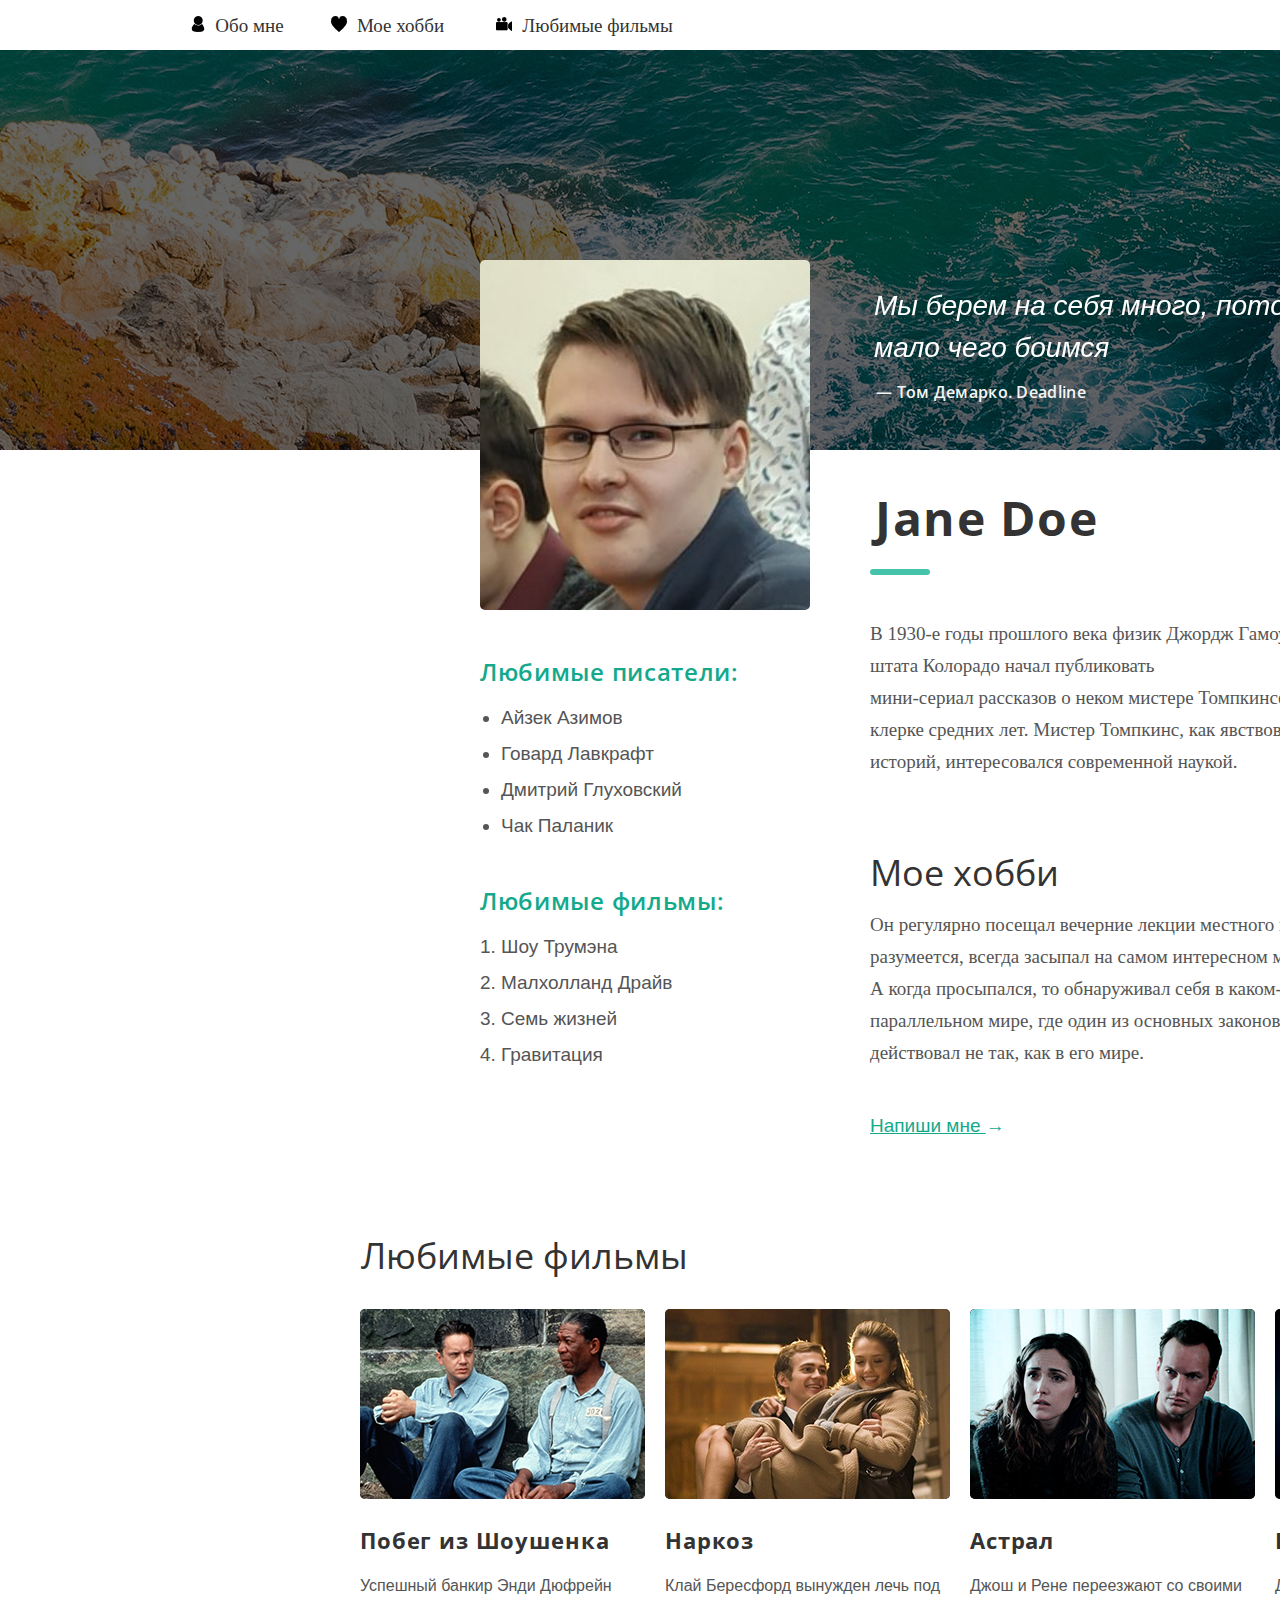
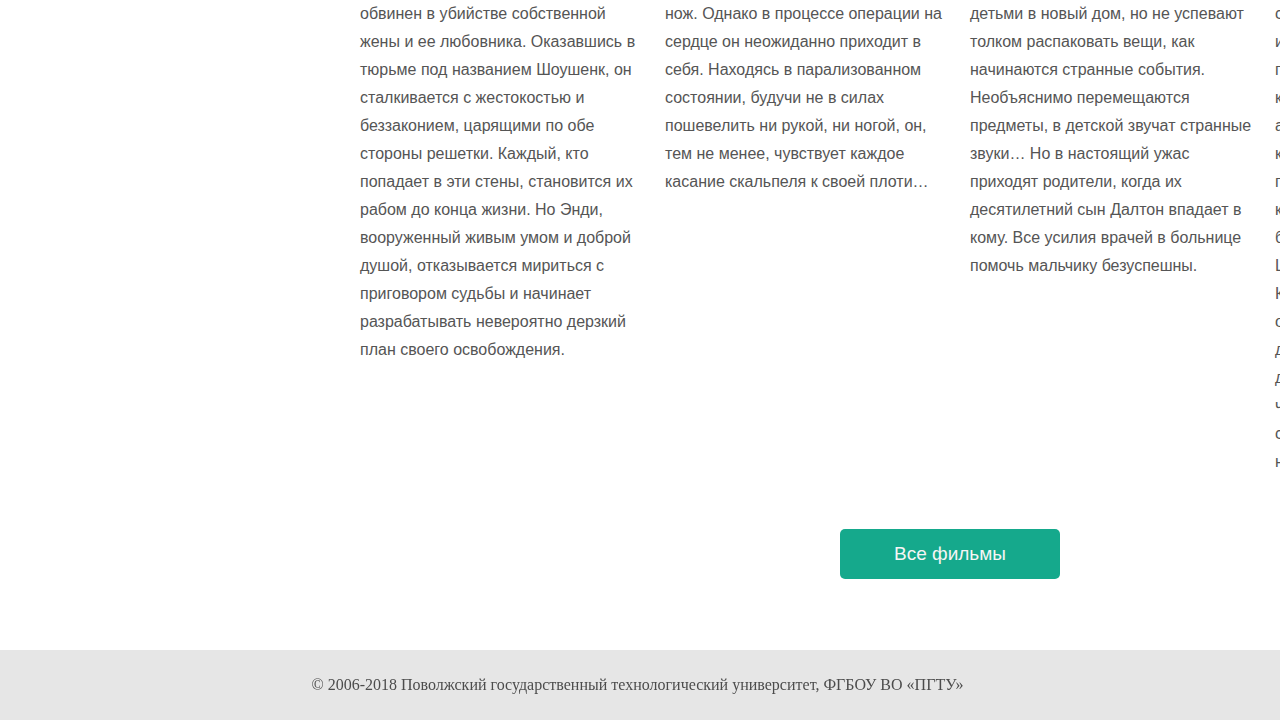
==== Lw5.2/index.html @ d98364c5 "Fix Lw5.2" ====
<!DOCTYPE html>
<html lang="ru" dir="ltr">
  <head>
    <meta charset="utf-8">
    <title>index</title>
    <link rel="stylesheet" href="css/main.css">
    <link href="https://fonts.googleapis.com/css?family=Open+Sans&display=swap" rel="stylesheet">
  </head>
  <body>
    <header>
      <button type="button" value="Обо мне" name="button" class="about_me"><img src="images/about_me_icon.png" alt="about_me_icon">Обо мне</button>
      <button type="button" value="Обо мне" name="button" class="my_hobby"><img src="images/hobby_icon.png" alt="about_me_icon">Мое хобби</button>
      <button type="button" value="Обо мне" name="button" class="loved_film"><img src="images/video_icon.png" alt="about_me_icon">Любимые фильмы</button>
    </header>
    <div class="info">
      <div class="backgroundWallpaper">
        <img src="images/background.png" alt="Wallpaper">
      </div>
      <div class="base">
        <div class="photo_plus_quot">
          <div class="user_photo">
            <img src="images/ivan.jpg" alt="user_photo">
          </div>
          <div class="quot">
            <p>
              Мы берем на себя много, потому что мало чего боимся</br>
            </p>
            <span>— Том Демарко. Deadline</span>
          </div>
        </div>
        <div class="sidebar">
          <span>Любимые писатели:</span>
          <ul>
            <li>Айзек Азимов</li>
            <li>Говард Лавкрафт</li>
            <li>Дмитрий Глуховский</li>
            <li>Чак Паланик</li>
          </ul>
          <span>Любимые фильмы:</span>
          <ol>
            <li>Шоу Трумэна</li>
            <li>Малхолланд Драйв</li>
            <li>Семь жизней</li>
            <li>Гравитация</li>
          </ol>
        </div>
        <div class="text">
          <h1>Jane Doe</h1>
          <div class="green_line"></div>
          <p>
            В 1930-е годы прошлого века физик Джордж Гамоу
            из университета штата Колорадо начал публиковать</br>
            мини-сериал рассказов о неком мистере Томпкинсе,
            банковском клерке средних лет. Мистер Томпкинс, как
            явствовало из этих историй, интересовался современной
            наукой.
          </p>
          <span>Мое хобби</span>
          <p>
            Он регулярно посещал вечерние лекции местного профессора и, разумеется, всегда засыпал на самом интересном месте.<br>
            А когда просыпался, то обнаруживал себя в каком-нибудь параллельном мире, где один из основных законов физики действовал не так, как в  его мире.
          </p>
          <a href="https://vk.com/mukiva">Напиши мне <span>→</span></a>
        </div>
      </div>
      <div class="title_film">
        <span>Любимые фильмы</span>
      </div>
      <div class="carousel">
        <div class="film">
          <div>
            <img alt="user" src="images/movie_one.png" class="photo">
            <span>Побег из Шоушенка</span>
            <p>
              Успешный банкир Энди Дюфрейн обвинен в убийстве собственной жены и ее любовника. Оказавшись в тюрьме под названием Шоушенк, он сталкивается с жестокостью и беззаконием, царящими по обе стороны решетки. Каждый, кто попадает в эти стены, становится их рабом до конца жизни. Но Энди, вооруженный живым умом и доброй душой, отказывается мириться с приговором судьбы и начинает разрабатывать невероятно дерзкий план своего освобождения.
            </p>
          </div>
          <div>
            <img alt="user" src="images/movie_two.png" class="photo">
            <span>Наркоз</span>
            <p>
              Клай Бересфорд вынужден лечь под нож. Однако в процессе операции на сердце он неожиданно приходит в себя. Находясь в парализованном состоянии, будучи не в силах пошевелить ни рукой, ни ногой, он, тем не менее, чувствует каждое касание скальпеля к своей плоти…
            </p>
          </div>
          <div>
            <img alt="user" src="images/movie_third.png" class="photo">
            <span>Астрал</span>
            <p>
              Джош и Рене переезжают со своими детьми в новый дом, но не успевают толком распаковать вещи, как начинаются странные события. Необъяснимо перемещаются предметы, в детской звучат странные звуки… Но в настоящий ужас приходят родители, когда их десятилетний сын Далтон впадает в кому. Все усилия врачей в больнице помочь мальчику безуспешны.
            </p>
          </div>
          <div>
            <img alt="user" src="images/movie_fourth.png" class="photo">
            <span>Гравитация</span>
            <P>
              Доктор Райан Стоун, блестящий специалист в области медицинского инжиниринга, отправляется в свою первую космическую миссию под командованием ветерана астронавтики Мэтта Ковальски, для которого этот полет — последний перед отставкой. Но во время, казалось бы, рутинной работы за бортом случается катастрофа.<br>
              Шаттл уничтожен, а Стоун и Ковальски остаются совершенно одни; они находятся в связке друг с другом, и все, что они могут, — это двигаться по орбите в абсолютно черном пространстве без всякой связи с Землей и какой-либо надежды на спасение.
            </P>
          </div>
        </div>
        <button type="button" value="Обо мне" name="button" class="film_button"><p>Все фильмы</p></button>
      </div>
    </div>
    <footer>
      <p>
        © 2006-2018 Поволжский государственный технологический университет, ФГБОУ ВО «ПГТУ»
      </p>
    </footer>
  </body>
</html>
---- Lw5.2/css/main.css ----
body
{
    margin: 0 auto;
    background-color: #fff;
}

header {
    display: grid;
    grid-template-columns: 140px 150px 230px;
    height: 50px;
    width: 1000px;
    background-color: #fff;
    grid-gap: 0;
    margin: 0 auto;
    justify-self: center;
    padding: 0 0 0 55px;
}

button
{
    padding: 0;
    min-width: 140px;
    max-height: 50px;
}

.about_me
{
    float: left;
    background: #fff;
    border-style: none;
    font-size: 19px;
    line-height: 48px;
    color: #333333;
    font-family: "Georgia";
}

button:hover
{
    color: #f5f5f5;
    background-color: #15a98c;
}

.my_hobby
{
    float: left;
    line-height: 48px;
    background: #fff;
    border-style: none;
    padding: 0 0 0 10px;
    font-size: 19px;
    line-height: 48px;
    color: #333333;
    font-family: "Georgia";
}

.loved_film
{
    float: left;
    line-height: 50px;
    background: #fff;
    border-style: none;
    font-size: 19px;
    padding: 0 0 0 24px;
    line-height: 48px;
    color: #333333;
    font-family: "Georgia";
}
.about_me:focus, .loved_film:focus, .my_hobby:focus, .film_button:focus
{
    outline: none;
}

.backgroundWallpaper
{
    margin: 0 auto;
    height: 400px;
    background: #8066dd;
    filter: brightness(40%);
    grid-row: 1/3;
    grid-column: 1;
    z-index: 1;
}

button > img
{
    margin-right: 10px;
    margin-top: 15px;
    filter: brightness(0%);
}

button:hover > img
{
    filter: brightness(100%);
}

.base
{
    display: grid;
    grid-template-columns: 1fr 330px 2fr 1fr;
    grid-template-rows: 350px 541px;
    grid-auto-columns: minmax(100px, auto);
    grid-auto-rows: minmax(10px, auto);
    grid-gap: 42px 37px;
    min-width: 1000px;
    margin: 0 auto 84px auto;
    grid-row: 2/4;
    grid-column: 1;
    z-index: 1;
}

.quot
{
    position: relative;
}

.quot > p:nth-child(1)
{
    filter: brightness(100%);
    margin: 25px 0 0 4px;
    width: 566px;
    font: 28px/42px Georgia, arial;
    color: #fff;
    font-style: italic;
}
.quot > span
{
    display: block;
    margin: 2px 0 0 6px;
    font:16px/42px Open Sans, arial;
    color: #f5f5f5;
    font-weight: 600;
    font-style: normal;
    letter-spacing: 0.3px;
}

.photo_plus_quot
{
    display: grid;
    margin: 0;
    grid-template-columns: 330px 2fr;
    grid-column-gap: 60px;
    grid-column: 2/4;
    grid-row: 1/2;
}
.user_photo > img
{
    filter: brightness(100%);
    width: 330px;
    height: 350px;
    border-radius: 5px;
    background-color: #132d36;
}

.text
{
    margin: 237px 0 0 23px;
    grid-column: 3;
    grid-row: 1/2;
}

.text > span
{
    display: block;
    margin: 36px 0 15px 0;
    font-size: 36px;
    line-height: 42px;
    color: #333333;
    font-family: "Open Sans";
    font-weight: 400;
}

.text > p
{
    width: 561px;
    height: 198px;
    margin: 0 0 0 0;
    font-size: 19px;
    line-height: 32px;
    color: #555555;
    font-family: "Georgia";
}

h1
{
    margin: 0;
    font: 48px/42px Open Sans, arial;
    color: #333333;
    padding: 0 0 0 5px;
    letter-spacing: 1.5px;
    font-weight: 700;
}
ol, ul
{
    margin: 12px 0 41px 0;
    padding-left: 21px;
    font: 19px/36px Georgia, arial;
    color: #555555;
}
.green_line
{
    width: 60px;
    height: 6px;
    margin: 30px 0 43px 0;
    border-radius: 3px;
    background-color: #45c3aa;
}
.sidebar > span
{
    font: 24px/32px Open Sans, arial ;
    color: #15a98c;
    font-weight: 600;
    letter-spacing: 0.7px;
}

.sidebar
{
    grid-row: 2/3;
    grid-column: 2/3;
    margin: 4px 0 0 0;
}

.info
{
    display: grid;
    grid-template-rows: 210px auto auto auto auto;
    justify-items: center;
    margin: 0 0 0 0;
}

a
{
    display: block;
    margin: 2px 0 0 0;
    color: #15a98b;
    font: 19px/32px georgia, arial;
}

a > span
{
    display: inline-block;
    text-decoration: none;
    margin-top: 1px
}

.title_film
{
    padding: 0 872px 0 0;
    font-size: 36px;
    line-height: 42px;
    color: #333333;
    font-family: "Open Sans";
    width: 100%;
    font-weight: 400;
    text-align: center;
    grid-column: 1;
    grid-row: 3;
    background: #fff;
}

.film
{
    display: grid;
    grid-template-rows: 190px auto;
    grid-template-columns: auto auto auto auto;
    width: 100%;
    grid-gap: 0;
    grid-column: 2;
    grid-row: 1;
    grid-gap: 20px;
    justify-content: center;
}
.film > div > img
{
    width: 285px;
    height: 190px;
    border-radius: 5px;
    background-color: #464646;
    grid-gap
}

.film > div > span
{
    color: #333333;
    margin: 21px 0px 0 0px;
    font: 22px/32px Open Sans, arial;
    letter-spacing: 0.85px;
    font-weight: 700;
    display: block;
}


.film > div
{
    width: 285px;
    height: 190px;
    border-radius: 5px;
    background-color: #464646;
}

.film > div > p
{
    width: 285px;
    color: #555555;
    font: 16px/28px Georgia, arial;
}

.film_button
{
    width: 220px;
    height: 50px;
    border-radius: 5px;
    background-color: #15a98c;
    border: none;
    grid-row: 2;
    grid-column: 2;
    justify-self: center;
    margin: 0 20px 71px 0;
}

.film_button:hover
{
    background-color: #098d71;
}

.film_button > p
{
    font: 19px/50% Georgia, arial;
    color: #f5f5f5;
    text-align: center;
}

.center
{
    display: grid;
    justify-items: center;
    margin: -190px 0 0 103px;
}

footer
{
    background: #fff;
    filter: brightness(90%);
    width: 100%;
    height: 70px;
    text-align: center;
}

footer > p
{
    display: inline-block;
    font-size: 16px;
    color: #555555;
    font-family: "Georgia";
    margin-right: 20px;
    margin-top: 18px;
    padding: 8px 0px 0 15px;
}

.carousel
{
    display: grid;
    grid-template-columns: 1fr 2fr 1fr;
    grid-template-rows: 820px auto;
    margin: 0;
    grid-gap: 0;
    grid-column: 1;
    grid-row: 4;
    background: #fff;
    width: 100%;
    padding: 32px 0 0 0;
}
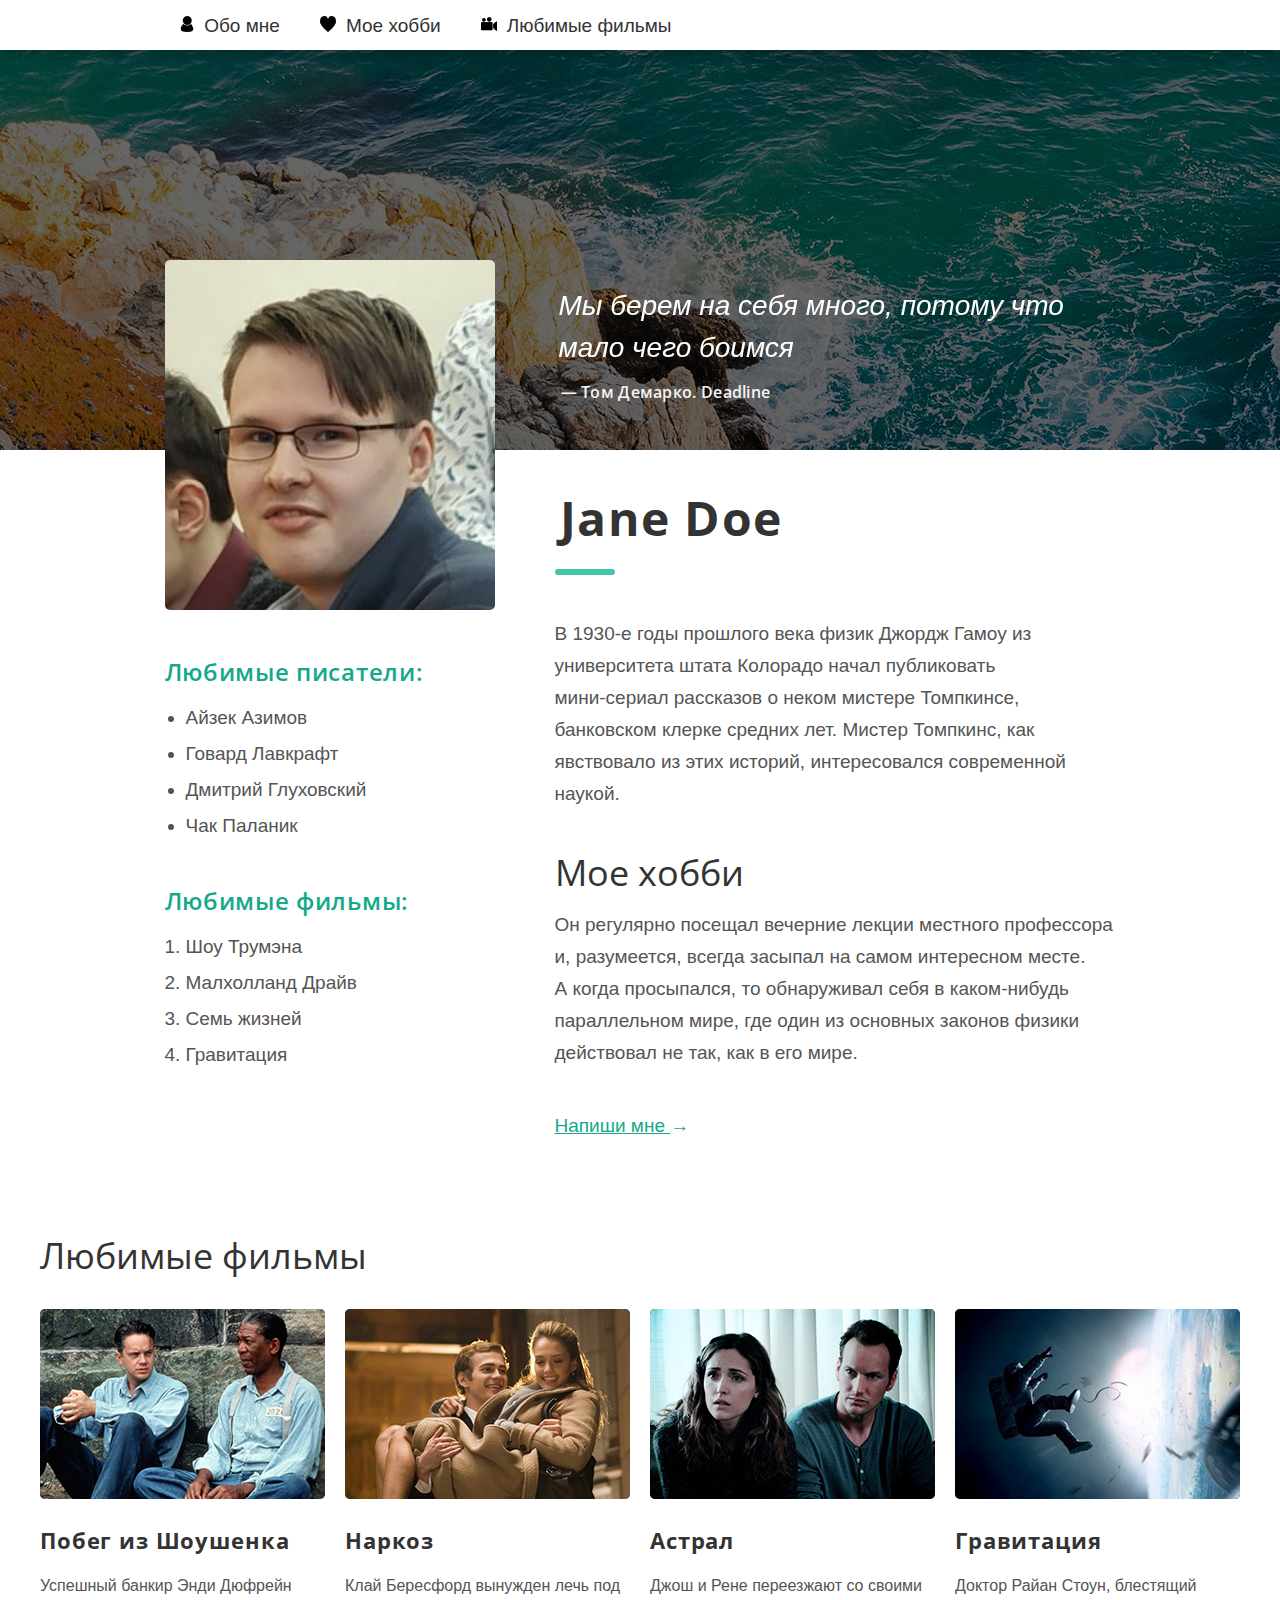
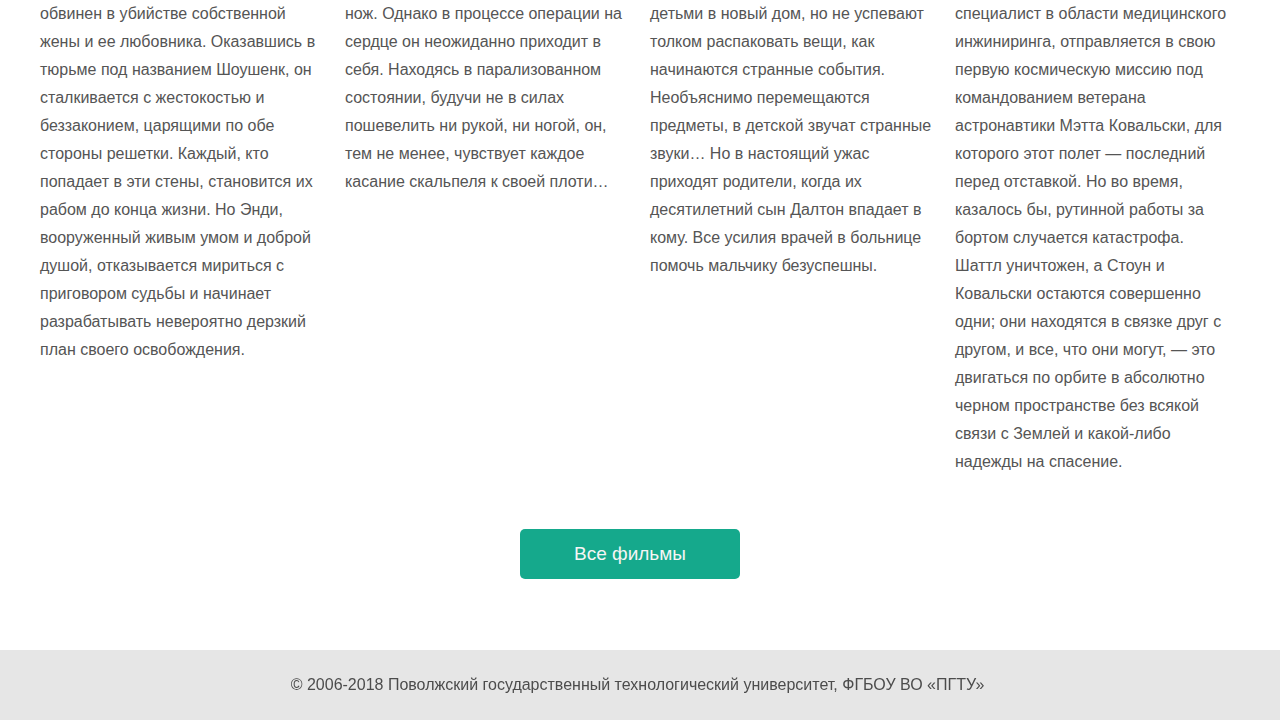
==== commit 513c5fe5: "Lw5.2 fix" ====
--- a/Lw5.2/index.html
+++ b/Lw5.2/index.html
@@ -8,13 +8,14 @@
   </head>
   <body>
     <header>
-      <button type="button" value="Обо мне" name="button" class="about_me"><img src="images/about_me_icon.png" alt="about_me_icon">Обо мне</button>
-      <button type="button" value="Обо мне" name="button" class="my_hobby"><img src="images/hobby_icon.png" alt="about_me_icon">Мое хобби</button>
-      <button type="button" value="Обо мне" name="button" class="loved_film"><img src="images/video_icon.png" alt="about_me_icon">Любимые фильмы</button>
+      <div class="header_button_block">
+        <button type="button"  name="button" class="about_me"><img src="images/about_me_icon.png" alt="about_me_icon">Обо мне</button>
+        <button type="button"  name="button" class="my_hobby"><img src="images/hobby_icon.png" alt="about_me_icon">Мое хобби</button>
+        <button type="button"  name="button" class="loved_film"><img src="images/video_icon.png" alt="about_me_icon">Любимые фильмы</button>
+      </div>
     </header>
     <div class="info">
-      <div class="backgroundWallpaper">
-        <img src="images/background.png" alt="Wallpaper">
+      <div class="background_wallpaper">
       </div>
       <div class="base">
         <div class="photo_plus_quot">
@@ -23,7 +24,7 @@
           </div>
           <div class="quot">
             <p>
-              Мы берем на себя много, потому что мало чего боимся</br>
+              Мы берем на себя много, потому что мало чего боимся<br>
             </p>
             <span>— Том Демарко. Deadline</span>
           </div>
@@ -49,7 +50,7 @@
           <div class="green_line"></div>
           <p>
             В 1930-е годы прошлого века физик Джордж Гамоу
-            из университета штата Колорадо начал публиковать</br>
+            из университета штата Колорадо начал публиковать<br>
             мини-сериал рассказов о неком мистере Томпкинсе,
             банковском клерке средних лет. Мистер Томпкинс, как
             явствовало из этих историй, интересовался современной
@@ -90,7 +91,7 @@
             </p>
           </div>
           <div>
-            <img alt="user" src="images/movie_fourth.png" class="photo">
+            <img alt="user_photo" src="images/movie_fourth.png" class="photo">
             <span>Гравитация</span>
             <P>
               Доктор Райан Стоун, блестящий специалист в области медицинского инжиниринга, отправляется в свою первую космическую миссию под командованием ветерана астронавтики Мэтта Ковальски, для которого этот полет — последний перед отставкой. Но во время, казалось бы, рутинной работы за бортом случается катастрофа.<br>
@@ -98,7 +99,7 @@
             </P>
           </div>
         </div>
-        <button type="button" value="Обо мне" name="button" class="film_button"><p>Все фильмы</p></button>
+        <button type="button" value="Обо мне" name="button" class="film_button">Все фильмы</button>
       </div>
     </div>
     <footer>
--- a/Lw5.2/css/main.css
+++ b/Lw5.2/css/main.css
@@ -6,14 +6,23 @@
 
 header {
     display: grid;
-    grid-template-columns: 140px 150px 230px;
+    grid-template-columns: 1fr 960px 1fr;
     height: 50px;
-    width: 1000px;
     background-color: #fff;
     grid-gap: 0;
-    margin: 0 auto;
-    justify-self: center;
-    padding: 0 0 0 55px;
+    position: sticky;
+    top: 0;
+    z-index: 100;
+    box-shadow: 0 0 0 rgba(0,0,0,0.25), 0 5px 10px rgba(0,0,0,0.22);
+}
+
+.header_button_block
+{
+    display: grid;
+    grid-template-columns: auto auto auto;
+    grid-template-rows: 50px;
+    grid-column: 2;
+    justify-self: start;
 }
 
 button
@@ -31,51 +40,52 @@
     font-size: 19px;
     line-height: 48px;
     color: #333333;
-    font-family: "Georgia";
+    font-family: "Georgia", "arial";
 }
 
 button:hover
 {
     color: #f5f5f5;
     background-color: #15a98c;
+    cursor:pointer
 }
 
 .my_hobby
 {
     float: left;
-    line-height: 48px;
     background: #fff;
     border-style: none;
-    padding: 0 0 0 10px;
+    padding: 0 20px 0 20px;
     font-size: 19px;
     line-height: 48px;
     color: #333333;
-    font-family: "Georgia";
+    font-family: "Georgia", "arial";
 }
 
 .loved_film
 {
     float: left;
-    line-height: 50px;
     background: #fff;
     border-style: none;
     font-size: 19px;
-    padding: 0 0 0 24px;
+    padding: 0 20px 0 20px;
     line-height: 48px;
     color: #333333;
-    font-family: "Georgia";
+    font-family: "Georgia", "arial";
 }
 .about_me:focus, .loved_film:focus, .my_hobby:focus, .film_button:focus
 {
     outline: none;
 }
 
-.backgroundWallpaper
+.background_wallpaper
 {
     margin: 0 auto;
     height: 400px;
     background: #8066dd;
+    background-image: url(../images/background.png);
     filter: brightness(40%);
+    width: 100%;
     grid-row: 1/3;
     grid-column: 1;
     z-index: 1;
@@ -83,9 +93,8 @@
 
 button > img
 {
-    margin-right: 10px;
-    margin-top: 15px;
     filter: brightness(0%);
+    margin: 15px 10px 0 0;
 }
 
 button:hover > img
@@ -126,7 +135,7 @@
 {
     display: block;
     margin: 2px 0 0 6px;
-    font:16px/42px Open Sans, arial;
+    font:16px/42px "Open Sans", arial;
     color: #f5f5f5;
     font-weight: 600;
     font-style: normal;
@@ -165,7 +174,7 @@
     font-size: 36px;
     line-height: 42px;
     color: #333333;
-    font-family: "Open Sans";
+    font-family: "Open Sans", "arial";
     font-weight: 400;
 }
 
@@ -173,17 +182,17 @@
 {
     width: 561px;
     height: 198px;
-    margin: 0 0 0 0;
+    margin: 0;
     font-size: 19px;
     line-height: 32px;
     color: #555555;
-    font-family: "Georgia";
+    font-family: "Georgia", "arial";
 }
 
 h1
 {
     margin: 0;
-    font: 48px/42px Open Sans, arial;
+    font: 48px/42px "Open Sans", arial;
     color: #333333;
     padding: 0 0 0 5px;
     letter-spacing: 1.5px;
@@ -206,7 +215,7 @@
 }
 .sidebar > span
 {
-    font: 24px/32px Open Sans, arial ;
+    font: 24px/32px "Open Sans", arial ;
     color: #15a98c;
     font-weight: 600;
     letter-spacing: 0.7px;
@@ -224,7 +233,7 @@
     display: grid;
     grid-template-rows: 210px auto auto auto auto;
     justify-items: center;
-    margin: 0 0 0 0;
+    margin: 0;
 }
 
 a
@@ -244,29 +253,35 @@
 
 .title_film
 {
-    padding: 0 872px 0 0;
+    display: grid;
+    grid-template-columns: 1fr;
     font-size: 36px;
     line-height: 42px;
     color: #333333;
-    font-family: "Open Sans";
-    width: 100%;
+    font-family: "Open Sans", sans-serif;
     font-weight: 400;
-    text-align: center;
+    width: 1200px;
     grid-column: 1;
     grid-row: 3;
     background: #fff;
+    margin: 0 auto;
+}
+
+.title_film > span
+{
+    justify-self: start;
+    grid-column: 1;
 }
 
 .film
 {
     display: grid;
-    grid-template-rows: 190px auto;
+    grid-template-rows: 0 auto;
     grid-template-columns: auto auto auto auto;
     width: 100%;
-    grid-gap: 0;
     grid-column: 2;
     grid-row: 1;
-    grid-gap: 20px;
+    grid-gap: 0 20px;
     justify-content: center;
 }
 .film > div > img
@@ -275,14 +290,13 @@
     height: 190px;
     border-radius: 5px;
     background-color: #464646;
-    grid-gap
 }
 
 .film > div > span
 {
     color: #333333;
-    margin: 21px 0px 0 0px;
-    font: 22px/32px Open Sans, arial;
+    margin: 21px 0 0 0;
+    font: 22px/32px "Open Sans", Sans-serif;
     letter-spacing: 0.85px;
     font-weight: 700;
     display: block;
@@ -315,25 +329,14 @@
     grid-column: 2;
     justify-self: center;
     margin: 0 20px 71px 0;
-}
-
-.film_button:hover
-{
-    background-color: #098d71;
-}
-
-.film_button > p
-{
     font: 19px/50% Georgia, arial;
     color: #f5f5f5;
     text-align: center;
 }
 
-.center
-{
-    display: grid;
-    justify-items: center;
-    margin: -190px 0 0 103px;
+.film_button:hover
+{
+    background-color: #098d71;
 }
 
 footer
@@ -350,10 +353,9 @@
     display: inline-block;
     font-size: 16px;
     color: #555555;
-    font-family: "Georgia";
-    margin-right: 20px;
-    margin-top: 18px;
-    padding: 8px 0px 0 15px;
+    font-family: "Georgia", "Arial";
+    margin: 18px 20px 0 0;
+    padding: 8px 0 0 15px;
 }
 
 .carousel
